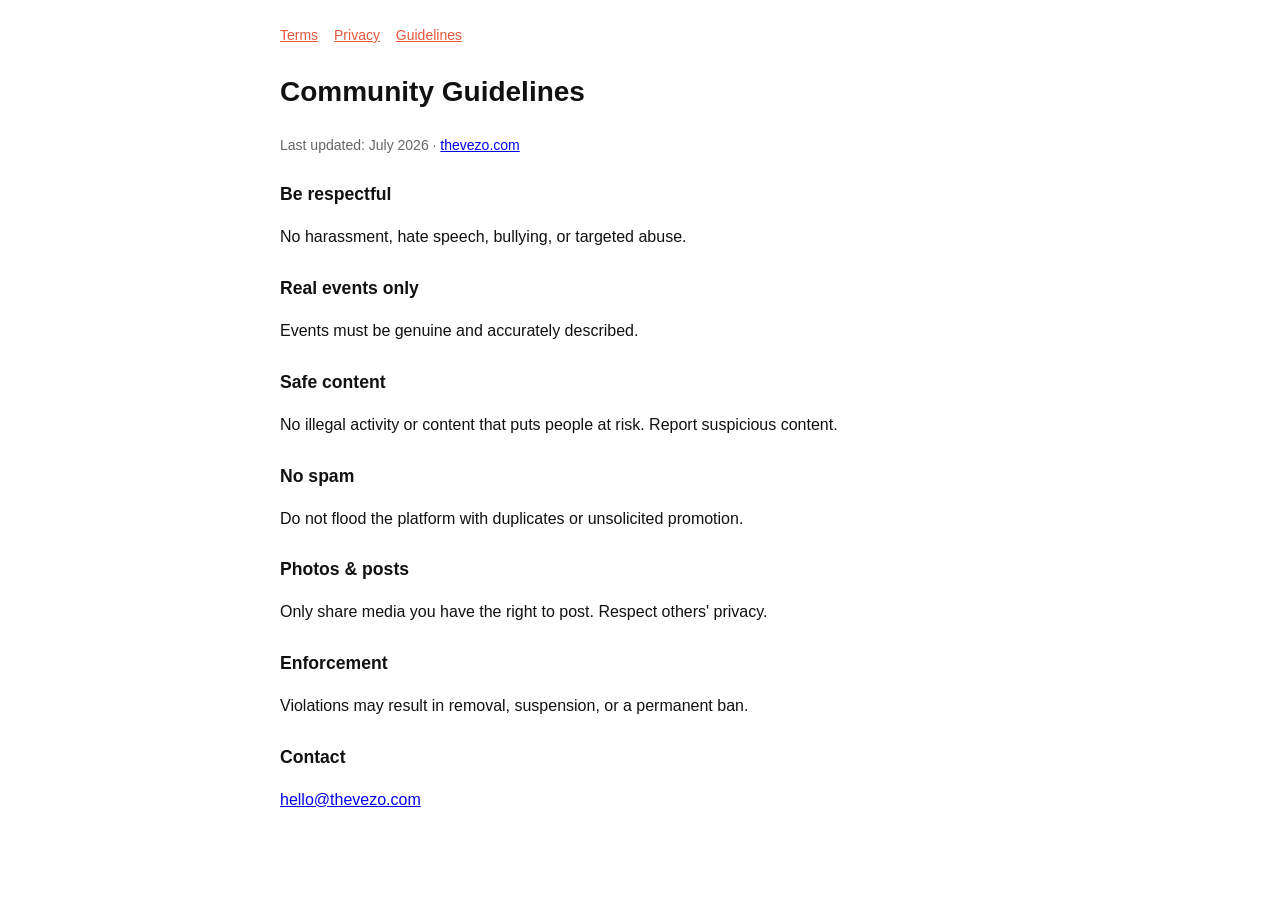
==== guidelines.html @ 1e7f8ec8 "Add Vezo legal pages and auth landing pages for thevezo.com. Hosts terms, privacy, guidelines, and e" ====
<!DOCTYPE html>
<html lang="en">
<head>
  <meta charset="utf-8" />
  <meta name="viewport" content="width=device-width, initial-scale=1" />
  <title>Vezo — Community Guidelines</title>
  <style>
    body { font-family: -apple-system, BlinkMacSystemFont, 'Segoe UI', sans-serif; max-width: 720px; margin: 0 auto; padding: 24px; line-height: 1.6; color: #111; }
    h1 { font-size: 1.75rem; }
    h2 { font-size: 1.1rem; margin-top: 1.5rem; }
    .meta { color: #666; font-size: 0.875rem; }
    nav { margin-bottom: 24px; font-size: 0.875rem; }
    nav a { color: #E4573D; margin-right: 12px; }
  </style>
</head>
<body>
  <nav>
    <a href="/terms.html">Terms</a>
    <a href="/privacy.html">Privacy</a>
    <a href="/guidelines.html">Guidelines</a>
  </nav>
  <h1>Community Guidelines</h1>
  <p class="meta">Last updated: July 2026 · <a href="https://thevezo.com">thevezo.com</a></p>
  <h2>Be respectful</h2>
  <p>No harassment, hate speech, bullying, or targeted abuse.</p>
  <h2>Real events only</h2>
  <p>Events must be genuine and accurately described.</p>
  <h2>Safe content</h2>
  <p>No illegal activity or content that puts people at risk. Report suspicious content.</p>
  <h2>No spam</h2>
  <p>Do not flood the platform with duplicates or unsolicited promotion.</p>
  <h2>Photos &amp; posts</h2>
  <p>Only share media you have the right to post. Respect others&apos; privacy.</p>
  <h2>Enforcement</h2>
  <p>Violations may result in removal, suspension, or a permanent ban.</p>
  <h2>Contact</h2>
  <p><a href="mailto:hello@thevezo.com">hello@thevezo.com</a></p>
</body>
</html>
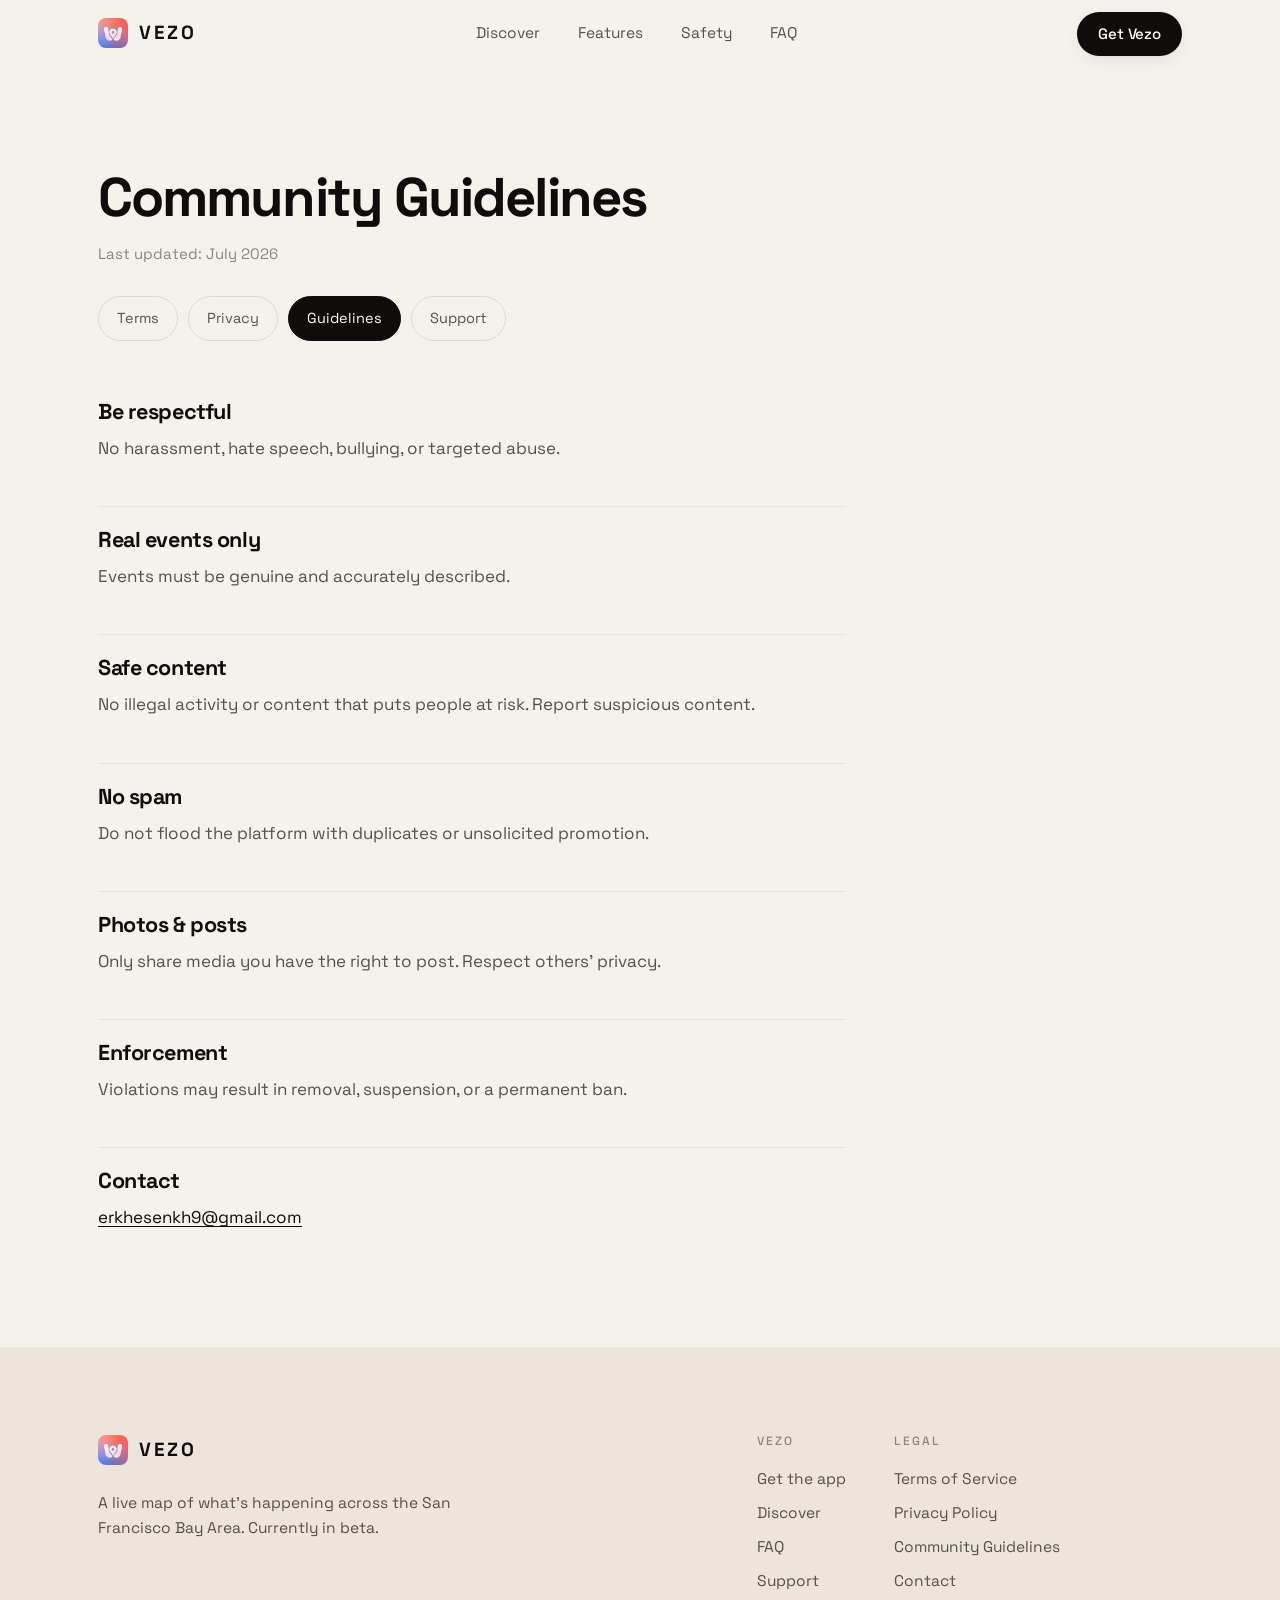
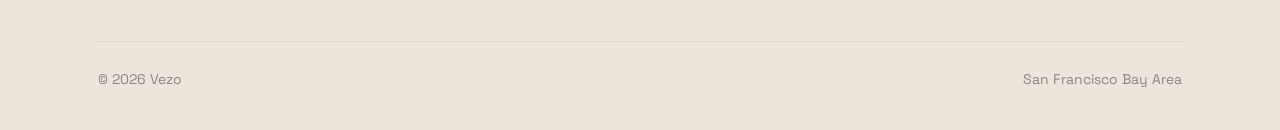
==== commit bd07ef4d: "Build the Vezo marketing site at the root of thevezo.com The homepage was a meta-refresh into the Te" ====
--- a/guidelines.html
+++ b/guidelines.html
@@ -1,39 +1,139 @@
 <!DOCTYPE html>
-<html lang="en">
+<html lang="en" class="no-js">
 <head>
-  <meta charset="utf-8" />
-  <meta name="viewport" content="width=device-width, initial-scale=1" />
-  <title>Vezo — Community Guidelines</title>
-  <style>
-    body { font-family: -apple-system, BlinkMacSystemFont, 'Segoe UI', sans-serif; max-width: 720px; margin: 0 auto; padding: 24px; line-height: 1.6; color: #111; }
-    h1 { font-size: 1.75rem; }
-    h2 { font-size: 1.1rem; margin-top: 1.5rem; }
-    .meta { color: #666; font-size: 0.875rem; }
-    nav { margin-bottom: 24px; font-size: 0.875rem; }
-    nav a { color: #E4573D; margin-right: 12px; }
-  </style>
+<meta charset="utf-8" />
+<meta name="viewport" content="width=device-width, initial-scale=1" />
+
+<title>Vezo — Community Guidelines</title>
+<meta name="description" content="The rules for events, posts and behaviour on Vezo." />
+<link rel="canonical" href="https://thevezo.com/guidelines" />
+<meta name="theme-color" content="#F5F1EB" />
+
+<meta property="og:type" content="article" />
+<meta property="og:site_name" content="Vezo" />
+<meta property="og:url" content="https://thevezo.com/guidelines" />
+<meta property="og:title" content="Vezo — Community Guidelines" />
+<meta property="og:description" content="The rules for events, posts and behaviour on Vezo." />
+<meta property="og:image" content="https://thevezo.com/assets/img/og.png" />
+<meta name="twitter:card" content="summary_large_image" />
+
+<link rel="icon" href="/assets/img/favicon-32.png" sizes="32x32" />
+<link rel="icon" href="/assets/img/favicon-16.png" sizes="16x16" />
+<link rel="apple-touch-icon" href="/assets/img/apple-touch-icon.png" />
+
+<link rel="preload" href="/assets/font/space-grotesk-latin.woff2" as="font" type="font/woff2" crossorigin />
+<link rel="stylesheet" href="/assets/css/site.css" />
 </head>
+
 <body>
-  <nav>
-    <a href="/terms.html">Terms</a>
-    <a href="/privacy.html">Privacy</a>
-    <a href="/guidelines.html">Guidelines</a>
+
+<a class="skip-link" href="#main">Skip to content</a>
+
+<header class="site-nav" data-nav>
+  <nav class="wrap site-nav__inner" aria-label="Primary">
+    <a class="brand" href="/">
+      <img src="/assets/img/icon-96.webp" width="96" height="96" alt="" />
+      <span>VEZO</span>
+    </a>
+
+    <ul class="nav-links">
+      <li><a href="/#discover">Discover</a></li>
+      <li><a href="/#features">Features</a></li>
+      <li><a href="/#safety">Safety</a></li>
+      <li><a href="/#faq">FAQ</a></li>
+    </ul>
+
+    <div class="nav-actions">
+      <a class="btn btn--primary btn--sm" href="https://apps.apple.com/us/app/vezoo/id6790893049">Get Vezo</a>
+      <button class="nav-toggle" type="button" data-nav-toggle aria-expanded="false" aria-controls="nav-panel" aria-label="Menu">
+        <span></span>
+      </button>
+    </div>
   </nav>
-  <h1>Community Guidelines</h1>
-  <p class="meta">Last updated: July 2026 · <a href="https://thevezo.com">thevezo.com</a></p>
-  <h2>Be respectful</h2>
-  <p>No harassment, hate speech, bullying, or targeted abuse.</p>
-  <h2>Real events only</h2>
-  <p>Events must be genuine and accurately described.</p>
-  <h2>Safe content</h2>
-  <p>No illegal activity or content that puts people at risk. Report suspicious content.</p>
-  <h2>No spam</h2>
-  <p>Do not flood the platform with duplicates or unsolicited promotion.</p>
-  <h2>Photos &amp; posts</h2>
-  <p>Only share media you have the right to post. Respect others&apos; privacy.</p>
-  <h2>Enforcement</h2>
-  <p>Violations may result in removal, suspension, or a permanent ban.</p>
-  <h2>Contact</h2>
-  <p><a href="mailto:hello@thevezo.com">hello@thevezo.com</a></p>
+
+  <ul class="nav-panel" id="nav-panel" data-nav-panel>
+    <li><a href="/#discover">Discover</a></li>
+    <li><a href="/#features">Features</a></li>
+    <li><a href="/#safety">Safety</a></li>
+    <li><a href="/#faq">FAQ</a></li>
+    <li><a class="btn btn--primary" href="https://apps.apple.com/us/app/vezoo/id6790893049">Get Vezo</a></li>
+  </ul>
+</header>
+
+<main id="main" class="legal wrap">
+  <header class="legal__head">
+    <h1 class="legal__title">Community Guidelines</h1>
+    <p class="legal__meta">Last updated: July 2026</p>
+    <ul class="legal__tabs">
+        <li><a href="/terms">Terms</a></li>
+        <li><a href="/privacy">Privacy</a></li>
+        <li><a href="/guidelines" aria-current="page">Guidelines</a></li>
+        <li><a href="/support">Support</a></li>
+    </ul>
+  </header>
+
+  <div class="prose">
+    <h2>Be respectful</h2>
+    <p>No harassment, hate speech, bullying, or targeted abuse.</p>
+    <h2>Real events only</h2>
+    <p>Events must be genuine and accurately described.</p>
+    <h2>Safe content</h2>
+    <p>No illegal activity or content that puts people at risk. Report suspicious content.</p>
+    <h2>No spam</h2>
+    <p>Do not flood the platform with duplicates or unsolicited promotion.</p>
+    <h2>Photos &amp; posts</h2>
+    <p>Only share media you have the right to post. Respect others&apos; privacy.</p>
+    <h2>Enforcement</h2>
+    <p>Violations may result in removal, suspension, or a permanent ban.</p>
+    <h2>Contact</h2>
+    <p><a href="mailto:erkhesenkh9@gmail.com">erkhesenkh9@gmail.com</a></p>
+  </div>
+</main>
+
+<footer class="site-footer">
+  <div class="wrap">
+    <div class="site-footer__top">
+      <div>
+        <a class="brand" href="/">
+          <img src="/assets/img/icon-96.webp" width="96" height="96" alt="" />
+          <span>VEZO</span>
+        </a>
+        <p class="site-footer__blurb">
+          A live map of what's happening across the San Francisco Bay Area.
+          Currently in beta.
+        </p>
+      </div>
+
+      <div class="footer-nav">
+        <div>
+          <h3>Vezo</h3>
+          <ul>
+            <li><a href="https://apps.apple.com/us/app/vezoo/id6790893049">Get the app</a></li>
+            <li><a href="/#discover">Discover</a></li>
+            <li><a href="/#faq">FAQ</a></li>
+            <li><a href="/support">Support</a></li>
+          </ul>
+        </div>
+        <div>
+          <h3>Legal</h3>
+          <ul>
+            <li><a href="/terms">Terms of Service</a></li>
+            <li><a href="/privacy">Privacy Policy</a></li>
+            <li><a href="/guidelines">Community Guidelines</a></li>
+            <li><a href="mailto:erkhesenkh9@gmail.com">Contact</a></li>
+          </ul>
+        </div>
+      </div>
+    </div>
+
+    <div class="site-footer__bottom">
+      <p>© 2026 Vezo</p>
+      <p>San Francisco Bay Area</p>
+    </div>
+  </div>
+</footer>
+
+<script src="/assets/js/site.js" defer></script>
+
 </body>
 </html>
--- a/assets/css/site.css
+++ b/assets/css/site.css
@@ -0,0 +1,966 @@
+/* ==========================================================================
+   Vezo — thevezo.com
+   One stylesheet for the whole site. The component blocks below map 1:1 to the
+   markup in index.html; the legal pages reuse only the nav, footer and prose
+   rules. No build step: this file ships as authored.
+   ========================================================================== */
+
+/* --- Brand typeface -------------------------------------------------------
+   Space Grotesk is the app's typeface (sf-pulse/src/theme/index.ts). Self
+   hosted as a variable woff2 so the site owns its critical path — no
+   third-party DNS, TLS and cache lookup sitting in front of first paint. */
+@font-face {
+  font-family: 'Space Grotesk';
+  font-style: normal;
+  font-weight: 300 700;
+  font-display: swap;
+  src: url('../font/space-grotesk-latin.woff2') format('woff2');
+  unicode-range: U+0000-00FF, U+0131, U+0152-0153, U+02BB-02BC, U+02C6, U+02DA,
+    U+02DC, U+0304, U+0308, U+0329, U+2000-206F, U+20AC, U+2122, U+2191, U+2193,
+    U+2212, U+2215, U+FEFF, U+FFFD;
+}
+@font-face {
+  font-family: 'Space Grotesk';
+  font-style: normal;
+  font-weight: 300 700;
+  font-display: swap;
+  src: url('../font/space-grotesk-latin-ext.woff2') format('woff2');
+  unicode-range: U+0100-02BA, U+02BD-02C5, U+02C7-02CC, U+02CE-02D7, U+02DD-02FF,
+    U+0304, U+0308, U+0329, U+1D00-1DBF, U+1E00-1E9F, U+1EF2-1EFF, U+2020,
+    U+20A0-20AB, U+20AD-20C0, U+2113, U+2C60-2C7F, U+A720-A7FF;
+}
+
+/* --- Tokens --------------------------------------------------------------- */
+:root {
+  /* Surfaces run warm — the same off-white family the app uses, so the real
+     screenshots sit in the page instead of on top of it. */
+  --bg: #F5F1EB;
+  --bg-warm: #EDE4DB;
+  --surface: #FFFFFF;
+  --ink: #0E0D0B;
+  --ink-2: #55524C;
+  --ink-3: #8B867E;
+  --line: rgba(14, 13, 11, 0.10);
+  --line-soft: rgba(14, 13, 11, 0.06);
+  --accent: #E4573D;
+
+  /* The Vezo logo gradient, verbatim from sf-pulse/src/theme/index.ts. */
+  --g1: #FF826F;
+  --g2: #E58EA8;
+  --g3: #AA91CF;
+  --g4: #718DE9;
+  --g5: #7A5E9F;
+  --gradient: linear-gradient(115deg, var(--g1), var(--g2) 28%, var(--g3) 52%, var(--g4) 76%, var(--g5));
+
+  --r-sm: 14px;
+  --r-md: 22px;
+  --r-lg: 32px;
+  --r-xl: 44px;
+
+  --wrap: 1180px;
+  --gutter: clamp(20px, 5vw, 48px);
+  --nav-h: 68px;
+
+  /* One easing curve for everything that moves. */
+  --ease: cubic-bezier(0.16, 1, 0.3, 1);
+  --dur: 0.75s;
+
+  --shadow-sm: 0 1px 2px rgba(14, 13, 11, 0.04), 0 6px 18px rgba(14, 13, 11, 0.05);
+  --shadow-md: 0 2px 6px rgba(14, 13, 11, 0.05), 0 18px 44px rgba(14, 13, 11, 0.09);
+}
+
+/* --- Reset ---------------------------------------------------------------- */
+*,
+*::before,
+*::after { box-sizing: border-box; }
+
+html {
+  -webkit-text-size-adjust: 100%;
+  scroll-behavior: smooth;
+  /* Anchor targets clear the sticky header instead of hiding behind it. */
+  scroll-padding-top: calc(var(--nav-h) + 16px);
+}
+
+body {
+  margin: 0;
+  background: var(--bg);
+  color: var(--ink);
+  font-family: 'Space Grotesk', -apple-system, BlinkMacSystemFont, 'Segoe UI', Roboto, sans-serif;
+  font-size: 17px;
+  line-height: 1.6;
+  -webkit-font-smoothing: antialiased;
+  /* `clip` rather than `hidden`: it contains the decorative glows without
+     silently killing `position: sticky` further down the page. */
+  overflow-x: clip;
+}
+
+img,
+picture,
+svg { display: block; max-width: 100%; }
+
+img { height: auto; }
+a { color: inherit; }
+button { font: inherit; color: inherit; }
+
+h1, h2, h3, h4 {
+  margin: 0;
+  font-weight: 700;
+  letter-spacing: -0.035em;
+  line-height: 1.02;
+}
+
+p { margin: 0; }
+ul, ol { margin: 0; padding: 0; }
+
+/* --- Focus ---------------------------------------------------------------- */
+:focus-visible {
+  outline: 2px solid var(--ink);
+  outline-offset: 3px;
+  border-radius: 6px;
+}
+
+.section--dark :focus-visible,
+.cta :focus-visible { outline-color: #fff; }
+
+.skip-link {
+  position: absolute;
+  left: 12px;
+  top: -60px;
+  z-index: 200;
+  padding: 12px 18px;
+  background: var(--ink);
+  color: #fff;
+  border-radius: 999px;
+  font-size: 15px;
+  font-weight: 500;
+  text-decoration: none;
+  transition: top 0.2s var(--ease);
+}
+
+.skip-link:focus { top: 12px; }
+
+/* --- Layout --------------------------------------------------------------- */
+.wrap {
+  width: 100%;
+  max-width: var(--wrap);
+  margin-inline: auto;
+  padding-inline: var(--gutter);
+}
+
+.section { position: relative; padding-block: clamp(88px, 12vw, 168px); }
+.section--warm { background: var(--bg-warm); }
+.section--tight { padding-block: clamp(64px, 8vw, 112px); }
+.section--dark { background: #0E0D0B; color: #F4F1EA; }
+.section--dark .lead,
+.section--dark .eyebrow { color: rgba(244, 241, 234, 0.66); }
+
+.eyebrow {
+  font-size: 13px;
+  font-weight: 500;
+  letter-spacing: 0.16em;
+  text-transform: uppercase;
+  color: var(--ink-3);
+  margin-bottom: 22px;
+}
+
+.h2 { font-size: clamp(2.1rem, 5vw, 3.7rem); }
+.h3 { font-size: clamp(1.35rem, 2.2vw, 1.75rem); letter-spacing: -0.025em; }
+
+.lead {
+  font-size: clamp(1.05rem, 1.5vw, 1.28rem);
+  line-height: 1.55;
+  color: var(--ink-2);
+  max-width: 34ch;
+}
+
+.lead--wide { max-width: 52ch; }
+.measure { max-width: 62ch; }
+
+/* --- Buttons -------------------------------------------------------------- */
+.btn {
+  display: inline-flex;
+  align-items: center;
+  justify-content: center;
+  gap: 10px;
+  min-height: 52px;
+  padding: 0 28px;
+  border: 1px solid transparent;
+  border-radius: 999px;
+  font-size: 16px;
+  font-weight: 500;
+  letter-spacing: -0.01em;
+  text-decoration: none;
+  cursor: pointer;
+  white-space: nowrap;
+  transition: transform 0.35s var(--ease), background-color 0.35s var(--ease),
+    border-color 0.35s var(--ease), color 0.35s var(--ease), box-shadow 0.35s var(--ease);
+}
+
+.btn--primary { background: var(--ink); color: #fff; box-shadow: var(--shadow-sm); }
+.btn--ghost { background: transparent; border-color: var(--line); color: var(--ink); }
+.btn--light { background: #fff; color: var(--ink); }
+.btn--onDark {
+  background: rgba(255, 255, 255, 0.12);
+  color: #fff;
+  border-color: rgba(255, 255, 255, 0.28);
+}
+.btn--sm { min-height: 44px; padding: 0 20px; font-size: 15px; }
+
+@media (hover: hover) {
+  .btn:hover { transform: translateY(-2px); }
+  .btn--primary:hover { box-shadow: var(--shadow-md); }
+  .btn--ghost:hover { border-color: var(--ink); }
+  .btn--onDark:hover { background: rgba(255, 255, 255, 0.2); }
+}
+
+.btn:active { transform: translateY(0); }
+.btn__icon { width: 17px; height: 17px; flex: none; }
+
+/* --- Navigation ----------------------------------------------------------- */
+.site-nav {
+  position: sticky;
+  top: 0;
+  z-index: 100;
+  height: var(--nav-h);
+  display: flex;
+  align-items: center;
+  /* Glass, but only once the page has moved — over the hero it stays clear. */
+  background: rgba(245, 241, 235, 0);
+  border-bottom: 1px solid transparent;
+  transition: background-color 0.4s var(--ease), border-color 0.4s var(--ease);
+}
+
+.site-nav.is-stuck {
+  background: rgba(245, 241, 235, 0.78);
+  backdrop-filter: saturate(180%) blur(18px);
+  -webkit-backdrop-filter: saturate(180%) blur(18px);
+  border-bottom-color: var(--line-soft);
+}
+
+.site-nav__inner {
+  display: flex;
+  align-items: center;
+  justify-content: space-between;
+  gap: 24px;
+  width: 100%;
+}
+
+.brand {
+  display: inline-flex;
+  align-items: center;
+  gap: 11px;
+  text-decoration: none;
+  font-weight: 700;
+  font-size: 19px;
+  letter-spacing: 0.14em;
+  flex: none;
+}
+
+.brand img { width: 30px; height: 30px; border-radius: 8px; }
+
+.nav-links {
+  display: flex;
+  align-items: center;
+  gap: 34px;
+  list-style: none;
+}
+
+.nav-links a {
+  /* Padded to clear the 24px minimum target size; the gap is reduced to
+     compensate so the bar still reads as spaced-out links. */
+  display: inline-flex;
+  align-items: center;
+  min-height: 30px;
+  padding-inline: 2px;
+  text-decoration: none;
+  font-size: 15.5px;
+  color: var(--ink-2);
+  transition: color 0.25s var(--ease);
+}
+
+@media (hover: hover) {
+  .nav-links a:hover { color: var(--ink); }
+}
+
+.nav-actions { display: flex; align-items: center; gap: 12px; flex: none; }
+
+.nav-toggle {
+  display: none;
+  width: 44px;
+  height: 44px;
+  align-items: center;
+  justify-content: center;
+  background: transparent;
+  border: 1px solid var(--line);
+  border-radius: 999px;
+  cursor: pointer;
+}
+
+.nav-toggle span {
+  display: block;
+  position: relative;
+  width: 17px;
+  height: 1.5px;
+  background: var(--ink);
+  transition: background-color 0.2s var(--ease);
+}
+
+.nav-toggle span::before,
+.nav-toggle span::after {
+  content: '';
+  position: absolute;
+  left: 0;
+  width: 17px;
+  height: 1.5px;
+  background: var(--ink);
+  transition: transform 0.35s var(--ease);
+}
+
+.nav-toggle span::before { top: -5.5px; }
+.nav-toggle span::after { top: 5.5px; }
+.nav-toggle[aria-expanded='true'] span { background: transparent; }
+.nav-toggle[aria-expanded='true'] span::before { transform: translateY(5.5px) rotate(45deg); }
+.nav-toggle[aria-expanded='true'] span::after { transform: translateY(-5.5px) rotate(-45deg); }
+
+/* The mobile panel is present in the DOM at every width but only laid out
+   under the 780px breakpoint. */
+.nav-panel { display: none; }
+
+/* --- Hero ----------------------------------------------------------------- */
+.hero {
+  position: relative;
+  padding-top: clamp(48px, 8vw, 92px);
+  padding-bottom: 0;
+  text-align: center;
+  isolation: isolate;
+}
+
+.hero__title {
+  font-size: clamp(2.9rem, 8.4vw, 6.1rem);
+  line-height: 0.95;
+  max-width: 15ch;
+  margin-inline: auto;
+  text-wrap: balance;
+}
+
+.hero__lead {
+  margin: clamp(22px, 3vw, 30px) auto 0;
+  max-width: 46ch;
+  text-align: center;
+}
+
+.hero__actions {
+  display: flex;
+  flex-wrap: wrap;
+  gap: 14px;
+  justify-content: center;
+  margin-top: clamp(30px, 4vw, 42px);
+}
+
+.hero__note { margin-top: 18px; font-size: 14px; color: var(--ink-3); }
+
+/* The device sits in a stage that owns the gradient light behind it. */
+.hero__stage {
+  position: relative;
+  margin-top: clamp(44px, 6vw, 76px);
+  display: flex;
+  justify-content: center;
+  /* The device is deliberately allowed to run past the fold; the section that
+     follows is what cuts it off, which is why .hero has no bottom padding. */
+  height: clamp(400px, 52vw, 640px);
+  overflow: hidden;
+}
+
+.hero__glow {
+  position: absolute;
+  left: 50%;
+  top: 4%;
+  /* Capped to the stage rather than the viewport. `.hero__stage` clips it
+     either way, but a box wider than the viewport still inflates
+     documentElement.scrollWidth, which reads as phantom overflow. */
+  width: min(920px, 100%);
+  aspect-ratio: 1 / 1;
+  transform: translateX(-50%);
+  background: var(--gradient);
+  border-radius: 50%;
+  filter: blur(80px);
+  opacity: 0.42;
+  z-index: -1;
+  animation: drift 22s ease-in-out infinite alternate;
+}
+
+@keyframes drift {
+  from { transform: translateX(-50%) translateY(0) scale(1); }
+  to { transform: translateX(-50%) translateY(-3%) scale(1.07); }
+}
+
+.hero__phone {
+  width: clamp(240px, 32vw, 340px);
+  filter: drop-shadow(0 30px 70px rgba(14, 13, 11, 0.22));
+  will-change: transform;
+}
+
+/* --- Device presentation --------------------------------------------------
+   The screenshots already carry Apple's own device render, so `.phone` only
+   adds light and motion — it never redraws the frame. */
+.phone {
+  width: clamp(228px, 26vw, 320px);
+  filter: drop-shadow(0 24px 56px rgba(14, 13, 11, 0.20));
+}
+
+.phone--lg { width: clamp(250px, 30vw, 356px); }
+
+.device-stage {
+  position: relative;
+  display: flex;
+  justify-content: center;
+  isolation: isolate;
+}
+
+.device-stage::before {
+  content: '';
+  position: absolute;
+  /* Stays inside the column. A negative inline inset spills past the page
+     gutter and makes the document scroll sideways — and because it is a
+     pseudo-element, nothing in the DOM shows up as the culprit. The stage is
+     already far wider than the device, so the glow reads the same. */
+  inset: 6% 0 12%;
+  background: var(--gradient);
+  filter: blur(72px);
+  opacity: 0.3;
+  border-radius: 50%;
+  z-index: -1;
+}
+
+/* --- Section 2: the map scene --------------------------------------------- */
+.mapscene {
+  position: relative;
+  border-radius: var(--r-xl);
+  background:
+    radial-gradient(120% 100% at 50% 0%, rgba(113, 141, 233, 0.16), transparent 62%),
+    var(--bg-warm);
+  border: 1px solid var(--line-soft);
+  padding: clamp(36px, 6vw, 72px) clamp(20px, 4vw, 56px) 0;
+  overflow: hidden;
+}
+
+.mapscene__grid {
+  position: absolute;
+  inset: 0;
+  background-image:
+    linear-gradient(var(--line-soft) 1px, transparent 1px),
+    linear-gradient(90deg, var(--line-soft) 1px, transparent 1px);
+  background-size: 64px 64px;
+  mask-image: radial-gradient(80% 70% at 50% 45%, #000 40%, transparent 100%);
+  -webkit-mask-image: radial-gradient(80% 70% at 50% 45%, #000 40%, transparent 100%);
+  pointer-events: none;
+}
+
+.mapscene__inner {
+  position: relative;
+  display: flex;
+  justify-content: center;
+  min-height: clamp(360px, 46vw, 560px);
+}
+
+.mapscene .phone {
+  align-self: flex-end;
+  /* Runs off the bottom edge of the scene on purpose — the device reads as
+     rising out of the map rather than pasted onto it. */
+  margin-bottom: calc(-1 * clamp(60px, 9vw, 130px));
+  position: relative;
+  z-index: 2;
+}
+
+.pin {
+  position: absolute;
+  display: inline-flex;
+  align-items: center;
+  gap: 8px;
+  padding: 9px 15px 9px 11px;
+  background: rgba(255, 255, 255, 0.82);
+  backdrop-filter: blur(12px);
+  -webkit-backdrop-filter: blur(12px);
+  border: 1px solid var(--line-soft);
+  border-radius: 999px;
+  font-size: 14px;
+  font-weight: 500;
+  white-space: nowrap;
+  box-shadow: var(--shadow-sm);
+  z-index: 3;
+  /* Start state for the scroll reveal; .is-in releases it. */
+  opacity: 0;
+  transform: translateY(10px) scale(0.9);
+  transition: opacity 0.6s var(--ease), transform 0.6s var(--ease);
+  transition-delay: var(--d, 0s);
+}
+
+.pin.is-in { opacity: 1; transform: none; }
+
+.pin__dot {
+  width: 9px;
+  height: 9px;
+  border-radius: 50%;
+  background: var(--c, var(--g4));
+  flex: none;
+  box-shadow: 0 0 0 4px rgba(113, 141, 233, 0.18);
+}
+
+.pin--a { left: 4%; top: 12%; --c: var(--g1); }
+.pin--b { right: 6%; top: 7%; --c: var(--g4); }
+.pin--c { left: 1%; top: 46%; --c: var(--g2); }
+.pin--d { right: 2%; top: 38%; --c: var(--g5); }
+.pin--e { left: 8%; top: 74%; --c: var(--g3); }
+.pin--f { right: 9%; top: 68%; --c: var(--g1); }
+
+/* --- Split layout (sections 3, 5, 6) -------------------------------------- */
+.split {
+  display: grid;
+  grid-template-columns: 1fr 1fr;
+  gap: clamp(36px, 6vw, 88px);
+  align-items: center;
+}
+
+.split--reverse .split__media { order: -1; }
+.split__body { max-width: 46ch; }
+
+/* Standing caveat under a claim — quieter than body copy, never hidden. */
+.disclaimer {
+  margin-top: 22px;
+  max-width: 46ch;
+  font-size: 15px;
+  line-height: 1.55;
+  color: var(--ink-3);
+}
+
+.chips {
+  display: flex;
+  flex-wrap: wrap;
+  gap: 10px;
+  margin-top: 30px;
+  list-style: none;
+}
+
+.chip {
+  padding: 10px 18px;
+  border: 1px solid var(--line);
+  border-radius: 999px;
+  font-size: 15px;
+  color: var(--ink-2);
+  background: rgba(255, 255, 255, 0.5);
+  transition: transform 0.4s var(--ease), border-color 0.4s var(--ease), color 0.4s var(--ease);
+}
+
+@media (hover: hover) {
+  .chip:hover { transform: translateY(-2px); border-color: var(--ink); color: var(--ink); }
+}
+
+/* --- Section 4: the loop -------------------------------------------------- */
+.loop {
+  display: grid;
+  grid-template-columns: 0.95fr 1.05fr;
+  gap: clamp(36px, 6vw, 80px);
+}
+
+.loop__sticky {
+  position: sticky;
+  top: calc(var(--nav-h) + clamp(28px, 6vw, 72px));
+  align-self: start;
+}
+
+.loop__steps { list-style: none; display: grid; gap: 4px; }
+
+.loop__step {
+  position: relative;
+  padding: clamp(26px, 3vw, 38px) 0 clamp(26px, 3vw, 38px) 52px;
+  border-top: 1px solid var(--line-soft);
+}
+
+.loop__step:last-child { border-bottom: 1px solid var(--line-soft); }
+
+.loop__step::before {
+  content: '';
+  position: absolute;
+  left: 14px;
+  top: calc(clamp(26px, 3vw, 38px) + 11px);
+  width: 9px;
+  height: 9px;
+  border-radius: 50%;
+  background: var(--ink-3);
+  opacity: 0.4;
+  transition: opacity 0.5s var(--ease), transform 0.5s var(--ease), background-color 0.5s var(--ease);
+}
+
+.loop__step.is-active::before {
+  opacity: 1;
+  transform: scale(1.5);
+  background: var(--accent);
+}
+
+.loop__step h3 {
+  font-size: clamp(1.5rem, 2.6vw, 2.1rem);
+  color: var(--ink-3);
+  transition: color 0.5s var(--ease);
+}
+
+.loop__step.is-active h3 { color: var(--ink); }
+.loop__step p { margin-top: 10px; color: var(--ink-2); max-width: 40ch; }
+
+/* --- Section 7: memories -------------------------------------------------- */
+.memory {
+  position: relative;
+  display: grid;
+  place-items: center;
+  min-height: clamp(300px, 40vw, 440px);
+}
+
+.memory__card {
+  position: absolute;
+  width: min(320px, 78vw);
+  padding: 22px;
+  border-radius: var(--r-md);
+  background: var(--surface);
+  border: 1px solid var(--line-soft);
+  box-shadow: var(--shadow-md);
+  transition: transform 0.9s var(--ease), opacity 0.9s var(--ease);
+}
+
+.memory__card--live { transform: translateY(0) rotate(-3deg); }
+
+.memory__card--saved {
+  transform: translateY(26px) rotate(4deg);
+  background: var(--bg-warm);
+}
+
+.memory.is-in .memory__card--live { transform: translateY(-30px) rotate(-6deg); opacity: 0.45; }
+.memory.is-in .memory__card--saved { transform: translateY(34px) rotate(3deg); }
+
+.memory__label {
+  font-size: 12px;
+  letter-spacing: 0.14em;
+  text-transform: uppercase;
+  color: var(--ink-3);
+}
+
+.memory__title { margin-top: 8px; font-size: 1.15rem; font-weight: 700; letter-spacing: -0.02em; }
+.memory__meta { margin-top: 6px; font-size: 14px; color: var(--ink-3); }
+
+.memory__swatch {
+  height: 96px;
+  margin-top: 16px;
+  border-radius: var(--r-sm);
+  background: var(--gradient);
+  opacity: 0.9;
+}
+
+/* --- Feature grid --------------------------------------------------------- */
+.grid {
+  display: grid;
+  grid-template-columns: repeat(auto-fit, minmax(258px, 1fr));
+  gap: clamp(20px, 3vw, 34px);
+  margin-top: clamp(40px, 5vw, 64px);
+  list-style: none;
+}
+
+/* Four equal features. auto-fit would fit three across the 1084px content
+   column and orphan the fourth, so the breakpoints are set explicitly. */
+.grid--quad { grid-template-columns: repeat(4, minmax(0, 1fr)); }
+
+@media (max-width: 1040px) {
+  .grid--quad { grid-template-columns: repeat(2, minmax(0, 1fr)); }
+}
+
+@media (max-width: 560px) {
+  .grid--quad { grid-template-columns: minmax(0, 1fr); }
+}
+
+.feature { border-top: 1px solid var(--line); padding-top: 22px; }
+.feature h3 { font-size: 1.12rem; letter-spacing: -0.02em; }
+.feature p { margin-top: 9px; color: var(--ink-2); font-size: 15.5px; line-height: 1.6; }
+.section--dark .feature { border-top-color: rgba(244, 241, 234, 0.16); }
+.section--dark .feature p { color: rgba(244, 241, 234, 0.68); }
+
+/* --- FAQ ------------------------------------------------------------------ */
+.faq { margin-top: clamp(36px, 5vw, 56px); max-width: 820px; }
+.faq__item { border-top: 1px solid var(--line); }
+.faq__item:last-child { border-bottom: 1px solid var(--line); }
+
+.faq__q {
+  display: flex;
+  align-items: center;
+  justify-content: space-between;
+  gap: 24px;
+  width: 100%;
+  padding: 26px 0;
+  font-size: clamp(1.02rem, 1.6vw, 1.18rem);
+  font-weight: 500;
+  letter-spacing: -0.02em;
+  text-align: left;
+  cursor: pointer;
+  list-style: none;
+}
+
+.faq__q::-webkit-details-marker { display: none; }
+.faq__sign { position: relative; width: 15px; height: 15px; flex: none; }
+
+.faq__sign::before,
+.faq__sign::after {
+  content: '';
+  position: absolute;
+  inset: 50% 0 auto;
+  height: 1.5px;
+  background: var(--ink);
+  transition: transform 0.4s var(--ease);
+}
+
+.faq__sign::after { transform: rotate(90deg); }
+.faq__item[open] .faq__sign::after { transform: rotate(0deg); }
+.faq__a { padding: 0 0 28px; max-width: 66ch; color: var(--ink-2); }
+.faq__a a { color: var(--ink); text-underline-offset: 3px; }
+.faq__a p + p { margin-top: 12px; }
+.faq__item[open] .faq__a { animation: faqIn 0.45s var(--ease); }
+
+@keyframes faqIn {
+  from { opacity: 0; transform: translateY(-6px); }
+  to { opacity: 1; transform: none; }
+}
+
+/* --- Final CTA ------------------------------------------------------------ */
+.cta {
+  position: relative;
+  overflow: hidden;
+  color: #fff;
+  text-align: center;
+  background: var(--gradient);
+  background-size: 220% 220%;
+  animation: ctaShift 26s ease-in-out infinite alternate;
+}
+
+@keyframes ctaShift {
+  from { background-position: 0% 50%; }
+  to { background-position: 100% 50%; }
+}
+
+.cta__title {
+  font-size: clamp(2.8rem, 9.5vw, 7rem);
+  line-height: 0.92;
+  text-wrap: balance;
+}
+
+.cta .btn--light { margin-top: clamp(32px, 4vw, 46px); }
+.cta__note { margin-top: 20px; font-size: 14px; color: rgba(255, 255, 255, 0.82); }
+
+/* --- Footer --------------------------------------------------------------- */
+.site-footer { background: var(--bg-warm); padding-block: clamp(56px, 7vw, 88px) 40px; }
+
+.site-footer__top {
+  display: grid;
+  grid-template-columns: 1.4fr 1fr;
+  gap: clamp(32px, 5vw, 64px);
+  padding-bottom: 44px;
+  border-bottom: 1px solid var(--line-soft);
+}
+
+.site-footer__blurb { margin-top: 18px; color: var(--ink-2); max-width: 40ch; font-size: 15.5px; }
+
+.footer-nav { display: flex; flex-wrap: wrap; gap: 12px 48px; align-content: start; }
+.footer-nav ul { list-style: none; display: grid; gap: 2px; }
+
+.footer-nav h3 {
+  font-size: 12px;
+  letter-spacing: 0.16em;
+  text-transform: uppercase;
+  color: var(--ink-3);
+  margin-bottom: 16px;
+  font-weight: 500;
+}
+
+.footer-nav a {
+  /* Same 24px-minimum reasoning as the header links. */
+  display: inline-flex;
+  align-items: center;
+  min-height: 32px;
+  font-size: 15.5px;
+  color: var(--ink-2);
+  text-decoration: none;
+}
+
+@media (hover: hover) {
+  .footer-nav a:hover { color: var(--ink); }
+}
+
+.site-footer__bottom {
+  display: flex;
+  flex-wrap: wrap;
+  gap: 12px 28px;
+  justify-content: space-between;
+  padding-top: 26px;
+  font-size: 14px;
+  color: var(--ink-3);
+}
+
+/* --- Legal pages ---------------------------------------------------------- */
+.legal { padding-block: clamp(56px, 8vw, 104px) clamp(72px, 9vw, 120px); }
+.legal__head { max-width: 760px; }
+.legal__title { font-size: clamp(2.2rem, 5.5vw, 3.4rem); }
+.legal__meta { margin-top: 16px; font-size: 15px; color: var(--ink-3); }
+
+.legal__tabs { display: flex; flex-wrap: wrap; gap: 10px; margin-top: 30px; list-style: none; }
+
+.legal__tabs a {
+  display: inline-block;
+  padding: 10px 18px;
+  border: 1px solid var(--line);
+  border-radius: 999px;
+  font-size: 14.5px;
+  color: var(--ink-2);
+  text-decoration: none;
+  transition: border-color 0.3s var(--ease), color 0.3s var(--ease);
+}
+
+.legal__tabs a[aria-current='page'] { background: var(--ink); border-color: var(--ink); color: #fff; }
+
+@media (hover: hover) {
+  .legal__tabs a:hover { border-color: var(--ink); color: var(--ink); }
+}
+
+.prose { max-width: 68ch; margin-top: clamp(40px, 5vw, 60px); }
+
+.prose h2 {
+  font-size: clamp(1.15rem, 2vw, 1.35rem);
+  letter-spacing: -0.02em;
+  margin-top: 44px;
+  padding-top: 22px;
+  border-top: 1px solid var(--line-soft);
+}
+
+.prose h2:first-child { margin-top: 0; padding-top: 0; border-top: 0; }
+.prose p { margin-top: 12px; color: var(--ink-2); }
+.prose a { color: var(--ink); text-underline-offset: 3px; }
+.prose ul { margin-top: 12px; padding-left: 20px; color: var(--ink-2); }
+.prose li { margin-top: 8px; }
+
+/* --- Scroll reveal -------------------------------------------------------- */
+[data-reveal] {
+  opacity: 0;
+  transform: translateY(22px);
+  transition: opacity var(--dur) var(--ease), transform var(--dur) var(--ease);
+  transition-delay: var(--d, 0s);
+}
+
+[data-reveal].is-in { opacity: 1; transform: none; }
+
+/* Without JS nothing would ever get `.is-in`, so the page must not depend on
+   it for legibility. */
+.no-js [data-reveal],
+.no-js .pin { opacity: 1; transform: none; }
+
+/* --- Responsive ----------------------------------------------------------- */
+@media (max-width: 900px) {
+  .split,
+  .loop { grid-template-columns: 1fr; }
+  .split--reverse .split__media { order: 0; }
+  .loop__sticky { position: static; }
+  .site-footer__top { grid-template-columns: 1fr; }
+  .lead { max-width: 52ch; }
+}
+
+@media (max-width: 780px) {
+  body { font-size: 16px; }
+  .nav-links { display: none; }
+  .nav-toggle { display: inline-flex; }
+  /* The bar CTA would crowd the toggle at this width; it moves into the
+     opened panel instead. */
+  .nav-actions .btn { display: none; }
+
+  .site-nav.is-open {
+    background: rgba(245, 241, 235, 0.96);
+    backdrop-filter: saturate(180%) blur(18px);
+    -webkit-backdrop-filter: saturate(180%) blur(18px);
+  }
+
+  .nav-panel {
+    position: fixed;
+    inset: var(--nav-h) 0 auto;
+    display: grid;
+    gap: 0;
+    padding: 6px var(--gutter) 30px;
+    background: rgba(245, 241, 235, 0.97);
+    backdrop-filter: saturate(180%) blur(18px);
+    -webkit-backdrop-filter: saturate(180%) blur(18px);
+    border-bottom: 1px solid var(--line-soft);
+    list-style: none;
+    /* Collapsed by default; height animates so the panel does not pop. */
+    max-height: 0;
+    overflow: hidden;
+    opacity: 0;
+    visibility: hidden;
+    transition: max-height 0.5s var(--ease), opacity 0.35s var(--ease), visibility 0.35s;
+  }
+
+  .nav-panel.is-open { max-height: 78vh; opacity: 1; visibility: visible; }
+
+  .nav-panel a:not(.btn) {
+    display: block;
+    padding: 16px 0;
+    font-size: 20px;
+    letter-spacing: -0.02em;
+    text-decoration: none;
+    border-bottom: 1px solid var(--line-soft);
+  }
+
+  .nav-panel .btn { width: 100%; margin-top: 20px; }
+
+  .hero__stage { height: clamp(340px, 84vw, 460px); }
+  .hero__phone { width: min(255px, 62vw); }
+  .mapscene { padding-inline: 16px; border-radius: var(--r-lg); }
+  .mapscene__inner { min-height: 400px; }
+  /* Six floating pins is noise at this width — keep the four that frame the
+     device and drop the pair that would collide with it. */
+  .pin { font-size: 13px; padding: 7px 12px 7px 9px; }
+  .pin--c,
+  .pin--d { display: none; }
+  .pin--a { left: 0; top: 4%; }
+  .pin--b { right: 0; top: 14%; }
+  .pin--e { left: 0; top: 62%; }
+  .pin--f { right: 0; top: 72%; }
+  .phone,
+  .phone--lg { width: min(250px, 62vw); }
+  .loop__step { padding-left: 40px; }
+  .loop__step::before { left: 8px; }
+}
+
+@media (max-width: 420px) {
+  .hero__actions { flex-direction: column; align-items: stretch; }
+  .hero__actions .btn { width: 100%; }
+}
+
+/* Wide desktop: let the type breathe rather than stretching the measure. */
+@media (min-width: 1500px) {
+  :root { --wrap: 1260px; }
+}
+
+/* --- Motion preferences --------------------------------------------------- */
+@media (prefers-reduced-motion: reduce) {
+  html { scroll-behavior: auto; }
+
+  *,
+  *::before,
+  *::after {
+    animation-duration: 0.001ms !important;
+    animation-iteration-count: 1 !important;
+    transition-duration: 0.001ms !important;
+    scroll-behavior: auto !important;
+  }
+
+  /* Reveals must not strand content invisible once their transition is gone. */
+  [data-reveal],
+  .pin {
+    opacity: 1 !important;
+    transform: none !important;
+  }
+
+  .memory__card--live { transform: rotate(-3deg) !important; opacity: 1 !important; }
+  .memory__card--saved { transform: translateY(30px) rotate(3deg) !important; }
+  .hero__phone { transform: none !important; }
+}
